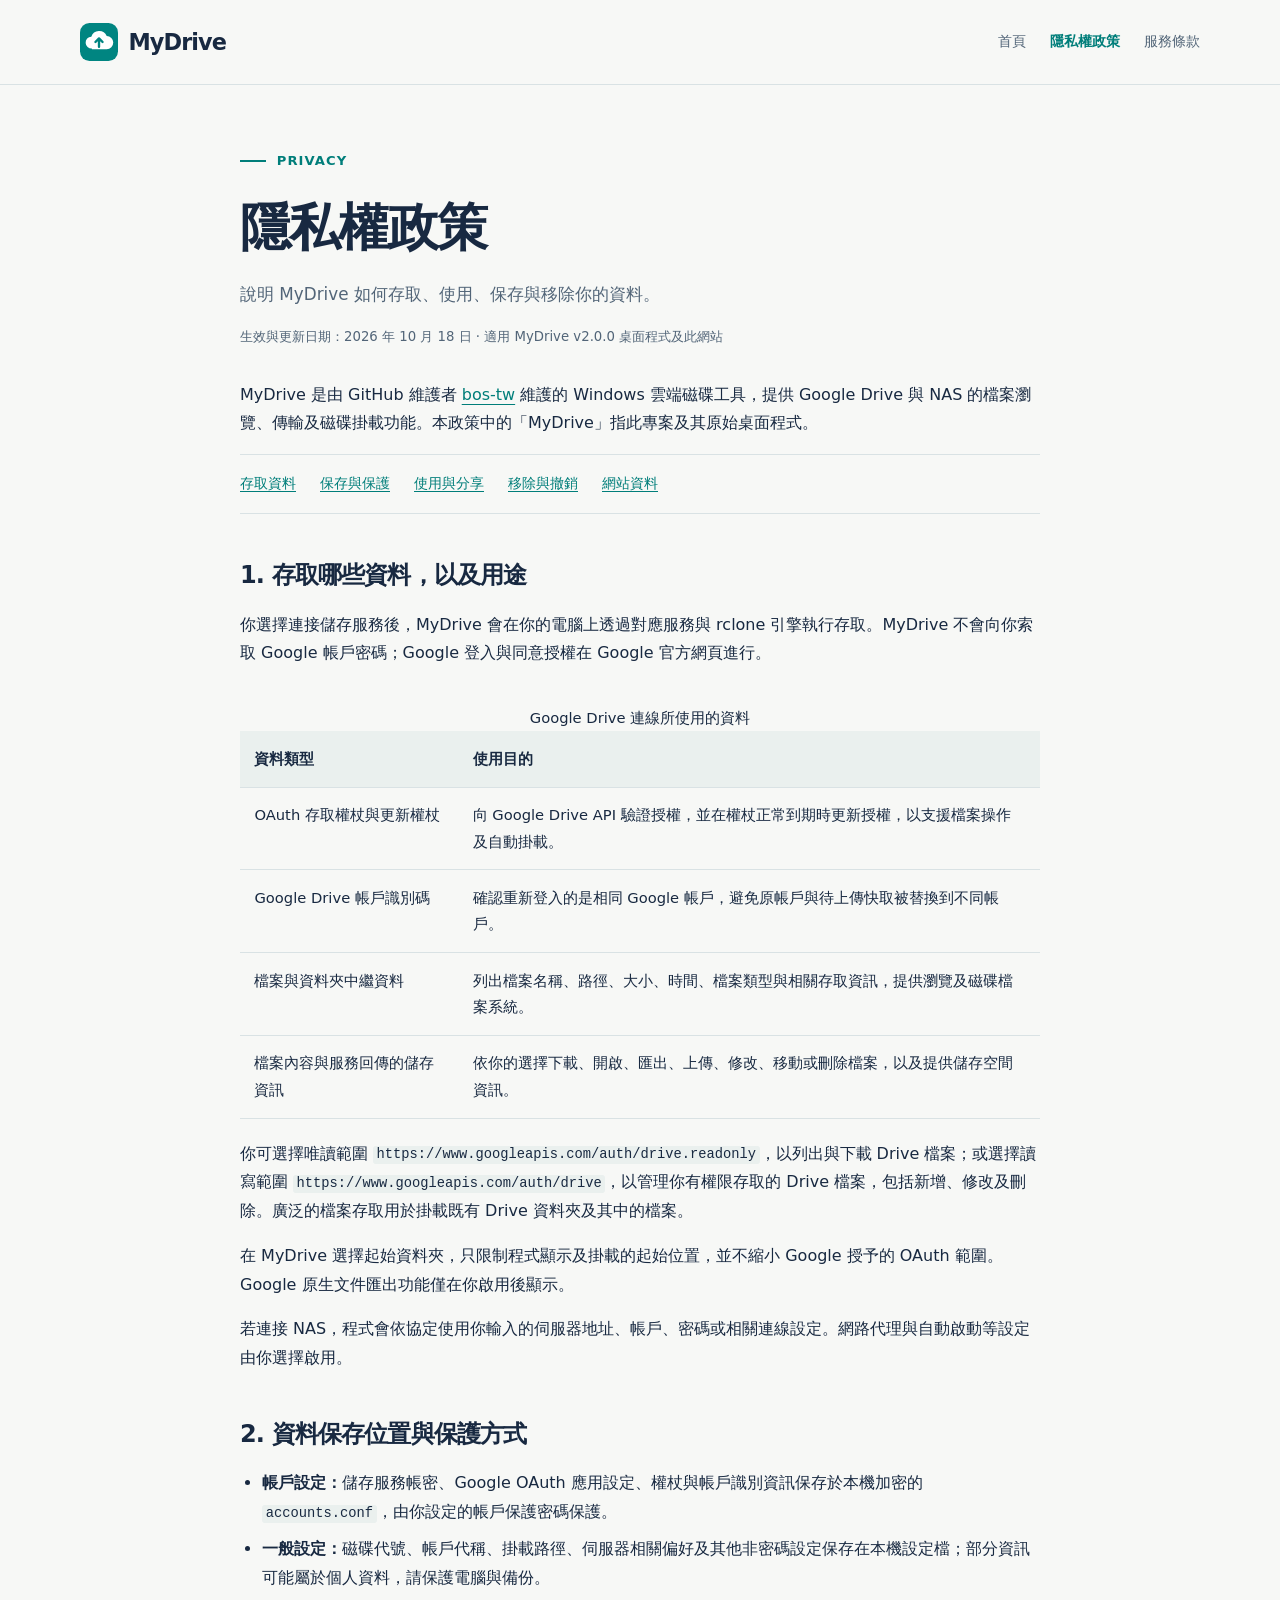
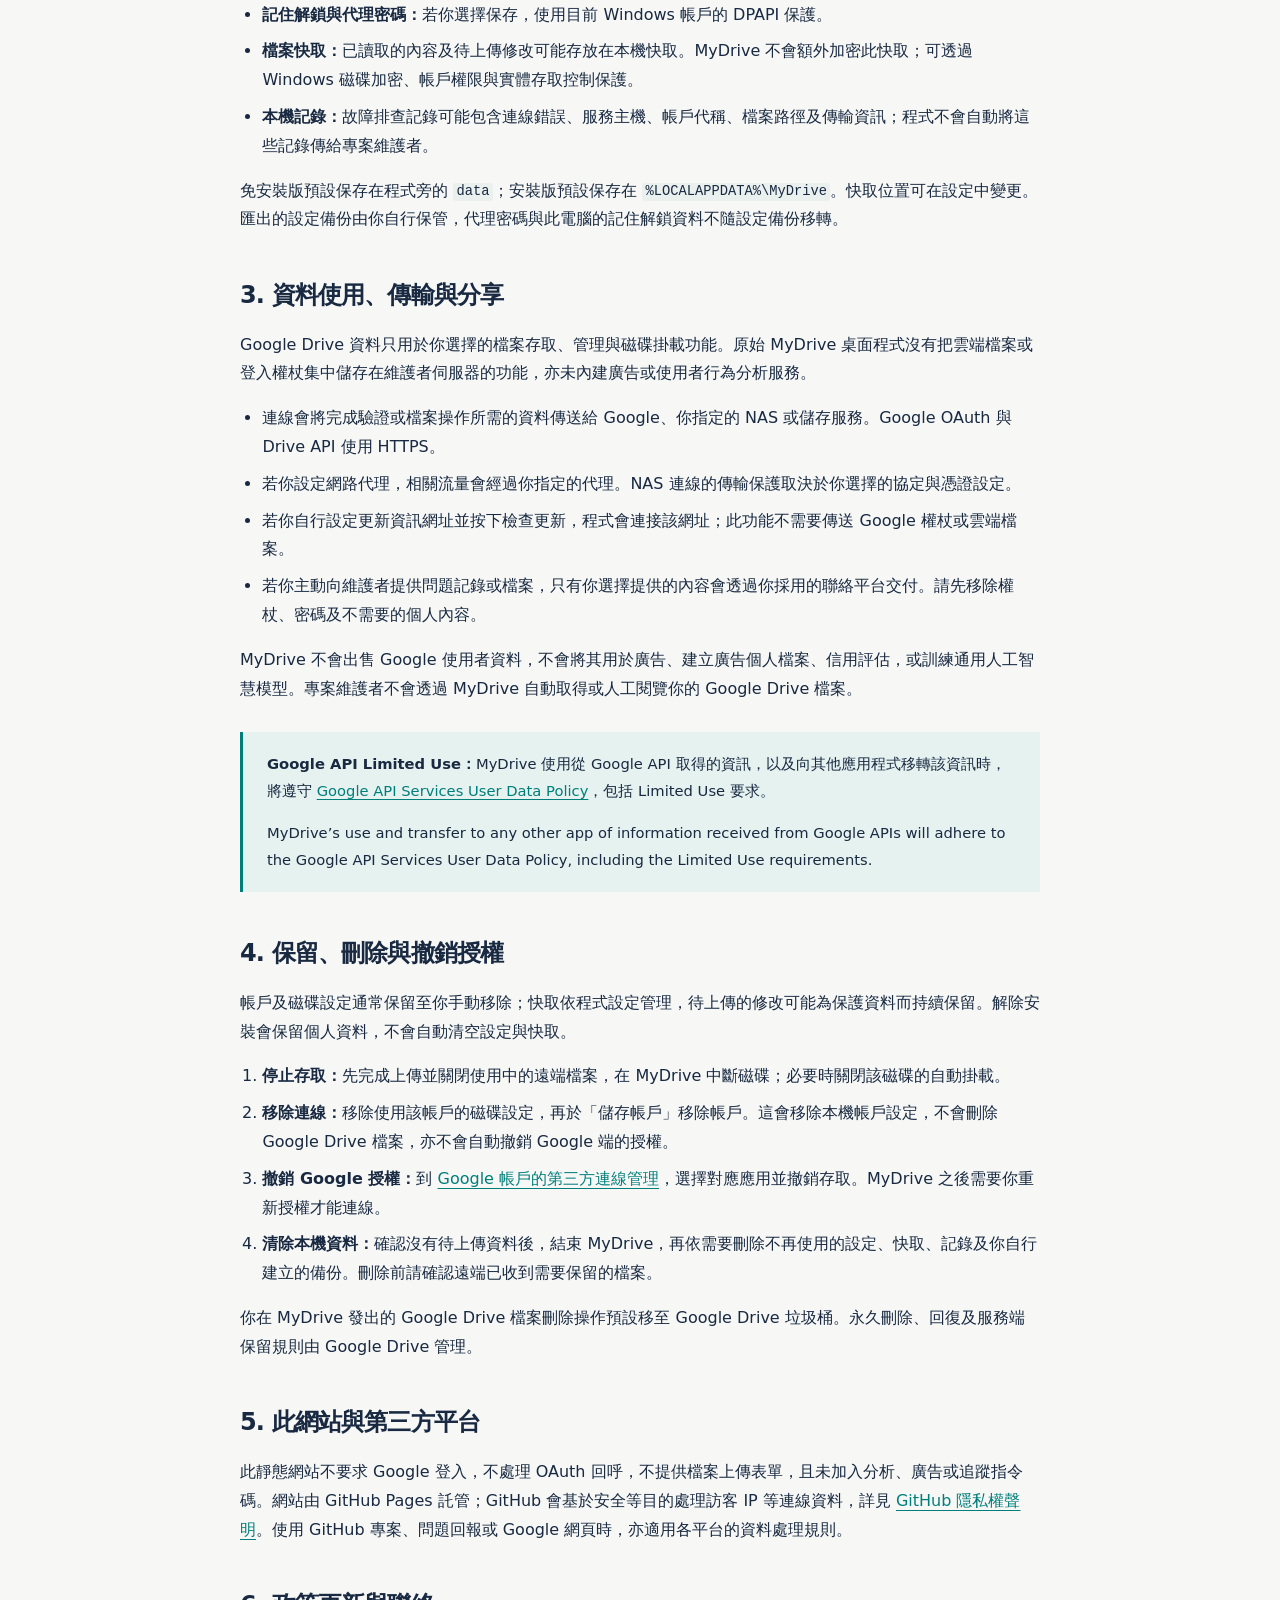
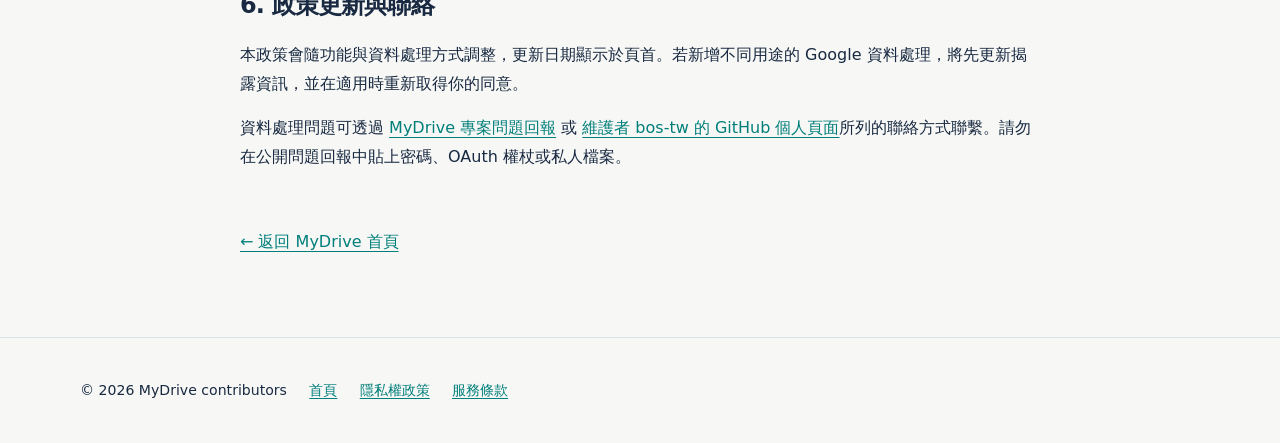
==== privacy.html @ ad2eb2c5 "Publish MyDrive website and Google OAuth policy pages" ====
<!doctype html>
<html lang="zh-Hant">
<head><meta charset="utf-8"><meta name="viewport" content="width=device-width, initial-scale=1"><meta name="description" content="MyDrive 隱私權政策：Google Drive 資料存取目的、OAuth 授權、本機設定與快取、資料分享、保留及刪除方式。"><meta name="theme-color" content="#007e7a"><title>隱私權政策｜MyDrive</title><link rel="icon" href="assets/mydrive.svg" type="image/svg+xml"><link rel="stylesheet" href="assets/site.css"></head>
<body>
  <a class="skip" href="#main">跳至主要內容</a>
  <header class="site-header"><div class="wrap header-inner"><a class="brand" href="index.html"><img src="assets/mydrive.svg" alt="" width="38" height="38">MyDrive</a><nav class="nav" aria-label="主要導覽"><a href="index.html">首頁</a><a href="privacy.html" aria-current="page">隱私權政策</a><a href="terms.html">服務條款</a></nav></div></header>
  <main id="main" class="wrap article">
    <p class="eyebrow">PRIVACY</p><h1>隱私權政策</h1><p class="subtitle">說明 MyDrive 如何存取、使用、保存與移除你的資料。</p><p class="updated">生效與更新日期：2026 年 10 月 18 日 · 適用 MyDrive v2.0.0 桌面程式及此網站</p>
    <p>MyDrive 是由 GitHub 維護者 <a href="https://github.com/bos-tw">bos-tw</a> 維護的 Windows 雲端磁碟工具，提供 Google Drive 與 NAS 的檔案瀏覽、傳輸及磁碟掛載功能。本政策中的「MyDrive」指此專案及其原始桌面程式。</p>
    <nav class="article-nav" aria-label="政策章節"><a href="#access">存取資料</a><a href="#storage">保存與保護</a><a href="#sharing">使用與分享</a><a href="#delete">移除與撤銷</a><a href="#website">網站資料</a></nav>
    <h2 id="access">1. 存取哪些資料，以及用途</h2>
    <p>你選擇連接儲存服務後，MyDrive 會在你的電腦上透過對應服務與 rclone 引擎執行存取。MyDrive 不會向你索取 Google 帳戶密碼；Google 登入與同意授權在 Google 官方網頁進行。</p>
    <div class="table-scroll"><table><caption>Google Drive 連線所使用的資料</caption><thead><tr><th scope="col">資料類型</th><th scope="col">使用目的</th></tr></thead><tbody>
      <tr><td>OAuth 存取權杖與更新權杖</td><td>向 Google Drive API 驗證授權，並在權杖正常到期時更新授權，以支援檔案操作及自動掛載。</td></tr>
      <tr><td>Google Drive 帳戶識別碼</td><td>確認重新登入的是相同 Google 帳戶，避免原帳戶與待上傳快取被替換到不同帳戶。</td></tr>
      <tr><td>檔案與資料夾中繼資料</td><td>列出檔案名稱、路徑、大小、時間、檔案類型與相關存取資訊，提供瀏覽及磁碟檔案系統。</td></tr>
      <tr><td>檔案內容與服務回傳的儲存資訊</td><td>依你的選擇下載、開啟、匯出、上傳、修改、移動或刪除檔案，以及提供儲存空間資訊。</td></tr>
    </tbody></table></div>
    <p>你可選擇唯讀範圍 <code>https://www.googleapis.com/auth/drive.readonly</code>，以列出與下載 Drive 檔案；或選擇讀寫範圍 <code>https://www.googleapis.com/auth/drive</code>，以管理你有權限存取的 Drive 檔案，包括新增、修改及刪除。廣泛的檔案存取用於掛載既有 Drive 資料夾及其中的檔案。</p>
    <p>在 MyDrive 選擇起始資料夾，只限制程式顯示及掛載的起始位置，並不縮小 Google 授予的 OAuth 範圍。Google 原生文件匯出功能僅在你啟用後顯示。</p>
    <p>若連接 NAS，程式會依協定使用你輸入的伺服器地址、帳戶、密碼或相關連線設定。網路代理與自動啟動等設定由你選擇啟用。</p>
    <h2 id="storage">2. 資料保存位置與保護方式</h2>
    <ul>
      <li><strong>帳戶設定：</strong>儲存服務帳密、Google OAuth 應用設定、權杖與帳戶識別資訊保存於本機加密的 <code>accounts.conf</code>，由你設定的帳戶保護密碼保護。</li>
      <li><strong>一般設定：</strong>磁碟代號、帳戶代稱、掛載路徑、伺服器相關偏好及其他非密碼設定保存在本機設定檔；部分資訊可能屬於個人資料，請保護電腦與備份。</li>
      <li><strong>記住解鎖與代理密碼：</strong>若你選擇保存，使用目前 Windows 帳戶的 DPAPI 保護。</li>
      <li><strong>檔案快取：</strong>已讀取的內容及待上傳修改可能存放在本機快取。MyDrive 不會額外加密此快取；可透過 Windows 磁碟加密、帳戶權限與實體存取控制保護。</li>
      <li><strong>本機記錄：</strong>故障排查記錄可能包含連線錯誤、服務主機、帳戶代稱、檔案路徑及傳輸資訊；程式不會自動將這些記錄傳給專案維護者。</li>
    </ul>
    <p>免安裝版預設保存在程式旁的 <code>data</code>；安裝版預設保存在 <code>%LOCALAPPDATA%\MyDrive</code>。快取位置可在設定中變更。匯出的設定備份由你自行保管，代理密碼與此電腦的記住解鎖資料不隨設定備份移轉。</p>
    <h2 id="sharing">3. 資料使用、傳輸與分享</h2>
    <p>Google Drive 資料只用於你選擇的檔案存取、管理與磁碟掛載功能。原始 MyDrive 桌面程式沒有把雲端檔案或登入權杖集中儲存在維護者伺服器的功能，亦未內建廣告或使用者行為分析服務。</p>
    <ul>
      <li>連線會將完成驗證或檔案操作所需的資料傳送給 Google、你指定的 NAS 或儲存服務。Google OAuth 與 Drive API 使用 HTTPS。</li>
      <li>若你設定網路代理，相關流量會經過你指定的代理。NAS 連線的傳輸保護取決於你選擇的協定與憑證設定。</li>
      <li>若你自行設定更新資訊網址並按下檢查更新，程式會連接該網址；此功能不需要傳送 Google 權杖或雲端檔案。</li>
      <li>若你主動向維護者提供問題記錄或檔案，只有你選擇提供的內容會透過你採用的聯絡平台交付。請先移除權杖、密碼及不需要的個人內容。</li>
    </ul>
    <p>MyDrive 不會出售 Google 使用者資料，不會將其用於廣告、建立廣告個人檔案、信用評估，或訓練通用人工智慧模型。專案維護者不會透過 MyDrive 自動取得或人工閱覽你的 Google Drive 檔案。</p>
    <div class="notice"><p><strong>Google API Limited Use：</strong>MyDrive 使用從 Google API 取得的資訊，以及向其他應用程式移轉該資訊時，將遵守 <a href="https://developers.google.com/terms/api-services-user-data-policy">Google API Services User Data Policy</a>，包括 Limited Use 要求。</p><p lang="en">MyDrive’s use and transfer to any other app of information received from Google APIs will adhere to the Google API Services User Data Policy, including the Limited Use requirements.</p></div>
    <h2 id="delete">4. 保留、刪除與撤銷授權</h2>
    <p>帳戶及磁碟設定通常保留至你手動移除；快取依程式設定管理，待上傳的修改可能為保護資料而持續保留。解除安裝會保留個人資料，不會自動清空設定與快取。</p>
    <ol>
      <li><strong>停止存取：</strong>先完成上傳並關閉使用中的遠端檔案，在 MyDrive 中斷磁碟；必要時關閉該磁碟的自動掛載。</li>
      <li><strong>移除連線：</strong>移除使用該帳戶的磁碟設定，再於「儲存帳戶」移除帳戶。這會移除本機帳戶設定，不會刪除 Google Drive 檔案，亦不會自動撤銷 Google 端的授權。</li>
      <li><strong>撤銷 Google 授權：</strong>到 <a href="https://myaccount.google.com/connections">Google 帳戶的第三方連線管理</a>，選擇對應應用並撤銷存取。MyDrive 之後需要你重新授權才能連線。</li>
      <li><strong>清除本機資料：</strong>確認沒有待上傳資料後，結束 MyDrive，再依需要刪除不再使用的設定、快取、記錄及你自行建立的備份。刪除前請確認遠端已收到需要保留的檔案。</li>
    </ol>
    <p>你在 MyDrive 發出的 Google Drive 檔案刪除操作預設移至 Google Drive 垃圾桶。永久刪除、回復及服務端保留規則由 Google Drive 管理。</p>
    <h2 id="website">5. 此網站與第三方平台</h2>
    <p>此靜態網站不要求 Google 登入，不處理 OAuth 回呼，不提供檔案上傳表單，且未加入分析、廣告或追蹤指令碼。網站由 GitHub Pages 託管；GitHub 會基於安全等目的處理訪客 IP 等連線資料，詳見 <a href="https://docs.github.com/en/site-policy/privacy-policies/github-general-privacy-statement">GitHub 隱私權聲明</a>。使用 GitHub 專案、問題回報或 Google 網頁時，亦適用各平台的資料處理規則。</p>
    <h2>6. 政策更新與聯絡</h2>
    <p>本政策會隨功能與資料處理方式調整，更新日期顯示於頁首。若新增不同用途的 Google 資料處理，將先更新揭露資訊，並在適用時重新取得你的同意。</p>
    <p>資料處理問題可透過 <a href="https://github.com/bos-tw/mydrive-site/issues">MyDrive 專案問題回報</a> 或 <a href="https://github.com/bos-tw">維護者 bos-tw 的 GitHub 個人頁面</a>所列的聯絡方式聯繫。請勿在公開問題回報中貼上密碼、OAuth 權杖或私人檔案。</p>
    <a class="back-link" href="index.html">← 返回 MyDrive 首頁</a>
  </main>
  <footer class="site-footer"><div class="wrap footer-links"><span>© 2026 MyDrive contributors</span><a href="index.html">首頁</a><a href="privacy.html" aria-current="page">隱私權政策</a><a href="terms.html">服務條款</a></div></footer>
</body></html>
---- assets/site.css ----
:root{color-scheme:light;--ink:#182941;--muted:#526578;--paper:#f7f8f6;--line:#d9e2e4;--teal:#007e7a;--navy:#15283e;--soft:#e6f2f0;--white:#fff}
*{box-sizing:border-box}html{scroll-behavior:smooth;scroll-padding-top:6rem}body{margin:0;background:var(--paper);color:var(--ink);font:16px/1.8 system-ui,-apple-system,"Segoe UI","Microsoft JhengHei",sans-serif}a{color:var(--teal);text-underline-offset:.22em}a:hover{text-decoration-thickness:2px}a:focus-visible,summary:focus-visible{outline:3px solid #b27300;outline-offset:5px;border-radius:3px}h1,h2,h3,p{margin-top:0}h1,h2,h3{line-height:1.35;letter-spacing:-.035em}h1{font-size:clamp(2.7rem,5.8vw,4.7rem);margin-bottom:1.4rem}h2{font-size:clamp(1.8rem,3vw,2.6rem);margin-bottom:1.2rem}h3{font-size:1.2rem;margin-bottom:.6rem}p{margin-bottom:1rem}.wrap{width:min(1120px,calc(100% - 3rem));margin-inline:auto}.skip{position:absolute;left:1rem;top:-5rem;z-index:3;padding:.5rem 1rem;background:var(--white)}.skip:focus{top:1rem}.site-header{border-bottom:1px solid var(--line);background:var(--paper)}.header-inner{min-height:84px;display:flex;align-items:center;justify-content:space-between;gap:1.5rem}.brand{display:inline-flex;align-items:center;gap:.65rem;color:var(--ink);font-size:1.4rem;font-weight:750;text-decoration:none;letter-spacing:-.04em}.brand img{width:38px;height:38px}.nav{display:flex;flex-wrap:wrap;gap:.5rem 1.5rem}.nav a{font-size:.9rem;color:var(--muted);text-decoration:none}.nav a[aria-current=page]{color:var(--teal);font-weight:700}.nav a:hover{text-decoration:underline}.hero{display:grid;grid-template-columns:1.1fr 1fr;align-items:center;gap:4rem;padding-block:6rem 5rem}.eyebrow{display:flex;align-items:center;gap:.7rem;font-size:.82rem;font-weight:700;letter-spacing:.08em;color:var(--teal);margin-bottom:1.3rem}.eyebrow::before{content:"";width:1.6rem;height:2px;background:currentColor}.lead{font-size:1.12rem;color:var(--muted);max-width:40rem}.actions{display:flex;flex-wrap:wrap;align-items:center;gap:1rem;margin-top:2rem}.button{display:inline-flex;align-items:center;justify-content:center;min-height:48px;padding:.65rem 1.4rem;border-radius:7px;border:1px solid var(--teal);text-decoration:none;font-weight:650;background:var(--teal);color:white}.button.secondary{background:transparent;color:var(--teal)}.button:hover{background:#006c68;color:white;text-decoration:none}.small{font-size:.84rem;color:var(--muted)}.hero-footnote{margin-top:1.2rem}.drive-visual{position:relative;padding:2rem;border:1px solid var(--line);border-radius:20px;background:#edf3f1}.visual-label{font-size:.76rem;color:var(--muted);letter-spacing:.05em;margin-bottom:1.4rem}.disk-card{border:1px solid #ccd9d9;border-radius:12px;background:white;padding:1.5rem;box-shadow:0 12px 28px #15283e09}.disk-heading{display:flex;align-items:center;gap:1rem}.disk-glyph{display:grid;place-items:center;flex-shrink:0;width:54px;height:54px;border-radius:12px;background:var(--soft);color:var(--teal);font-weight:750;font-size:1.45rem}.disk-heading strong{font-size:1.08rem}.disk-heading span{display:block;color:var(--muted);font-size:.8rem}.disk-bar{height:7px;margin-top:1.2rem;border-radius:5px;background:#e5eeed;overflow:hidden}.disk-bar::before{display:block;content:"";height:100%;width:64%;background:var(--teal);border-radius:5px}.visual-connector{display:grid;place-items:center;height:3rem;color:var(--teal);font-size:1.3rem}.services{display:flex;flex-wrap:wrap;justify-content:center;gap:.55rem}.services span{border:1px solid #cbdad8;border-radius:6px;padding:.25rem .7rem;background:#f8fbfa;font-size:.82rem}.visual-note{font-size:.75rem;text-align:center;color:var(--muted);margin:.9rem 0 0}.section{padding-block:4.5rem;border-top:1px solid var(--line)}.section-intro{display:grid;grid-template-columns:1fr 1fr;gap:3rem;align-items:start;margin-bottom:2.5rem}.section-intro p{color:var(--muted);margin:.4rem 0}.features{display:grid;grid-template-columns:repeat(3,1fr);gap:2rem}.feature{padding-top:1.2rem;border-top:2px solid #9ebeb9}.feature .number{display:block;color:var(--teal);font-size:.8rem;font-weight:700;margin-bottom:1rem}.feature p{color:var(--muted);font-size:.95rem}.data-section{background:var(--navy);color:white}.data-section .eyebrow{color:#86d0c4}.data-section p{color:#c0cedb}.data-grid{display:grid;grid-template-columns:1fr 1fr;gap:4rem}.data-section a{color:#a8e4d9}.data-list{list-style:none;padding:0;margin:0}.data-list li{padding:1rem 0;border-bottom:1px solid #34485c}.data-list strong{display:block;font-size:1rem}.data-list span{color:#c0cedb;font-size:.92rem}.steps{display:grid;grid-template-columns:repeat(3,1fr);gap:2rem;list-style:none;padding:0;counter-reset:step}.steps li{counter-increment:step}.steps li::before{content:"0" counter(step);display:block;font-size:.85rem;color:var(--teal);font-weight:750;margin-bottom:.8rem}.steps p{color:var(--muted);font-size:.94rem}.notice{padding:1.2rem 1.5rem;border-left:3px solid var(--teal);background:var(--soft);font-size:.92rem;margin-block:1.8rem}.notice p:last-child{margin-bottom:0}.faq{max-width:800px}.faq details{border-bottom:1px solid var(--line);padding:1.1rem 0}.faq summary{cursor:pointer;font-weight:650}.faq details p{color:var(--muted);margin:1rem 0 0}.site-footer{padding-block:2.5rem;border-top:1px solid var(--line)}.footer-top{display:flex;justify-content:space-between;align-items:center;gap:2rem}.footer-links{display:flex;flex-wrap:wrap;gap:.5rem 1.4rem;font-size:.88rem}.site-footer p{margin:1rem 0 0;font-size:.8rem;color:var(--muted)}.article{max-width:800px;padding-block:4rem 5rem}.article h1{font-size:clamp(2.1rem,5vw,3.2rem);margin-bottom:1rem}.article h2{font-size:1.5rem;margin-top:2.8rem}.article h3{font-size:1.1rem;margin-top:1.8rem}.article .subtitle{font-size:1.05rem;color:var(--muted)}.article .updated{font-size:.83rem;color:var(--muted);margin-bottom:2rem}.article ul,.article ol{padding-left:1.4rem}.article li{margin-bottom:.5rem}.article code{font-size:.86em;overflow-wrap:anywhere;background:#eaf0ee;padding:.1em .25em;border-radius:3px}.table-scroll{overflow-x:auto}table{width:100%;border-collapse:collapse;margin-block:1.3rem;font-size:.92rem}th,td{text-align:left;vertical-align:top;padding:.9rem;border-bottom:1px solid var(--line)}th{background:#eaf0ee}td code{white-space:normal}.article-nav{display:flex;gap:.7rem 1.5rem;flex-wrap:wrap;padding:1rem 0;border-block:1px solid var(--line);font-size:.9rem}.back-link{display:inline-block;margin-top:2.5rem}
@media(max-width:800px){.hero{grid-template-columns:1fr;padding-block:3.5rem;gap:2.5rem}.drive-visual{max-width:540px;width:100%}.section{padding-block:3rem}.section-intro,.data-grid{grid-template-columns:1fr;gap:1rem}.features,.steps{grid-template-columns:1fr;gap:1.5rem}.section-intro{margin-bottom:1.7rem}.data-grid{gap:2rem}.feature{padding-top:1rem}.feature .number{margin-bottom:.6rem}.footer-top{align-items:flex-start;flex-direction:column;gap:1.2rem}.article{padding-block:2.5rem 3rem}}
@media(max-width:480px){.wrap{width:calc(100% - 2rem)}.header-inner{align-items:flex-start;flex-direction:column;gap:.6rem;padding-block:1rem}.nav{gap:.5rem 1rem}.nav a{font-size:.82rem}h1{font-size:2.8rem}.hero{padding-block:2.5rem}.drive-visual{padding:1.2rem}.disk-card{padding:1.2rem}.button{padding-inline:1rem}.article h1{font-size:2.2rem}th,td{padding:.65rem}}
@media(prefers-reduced-motion:reduce){html{scroll-behavior:auto}}
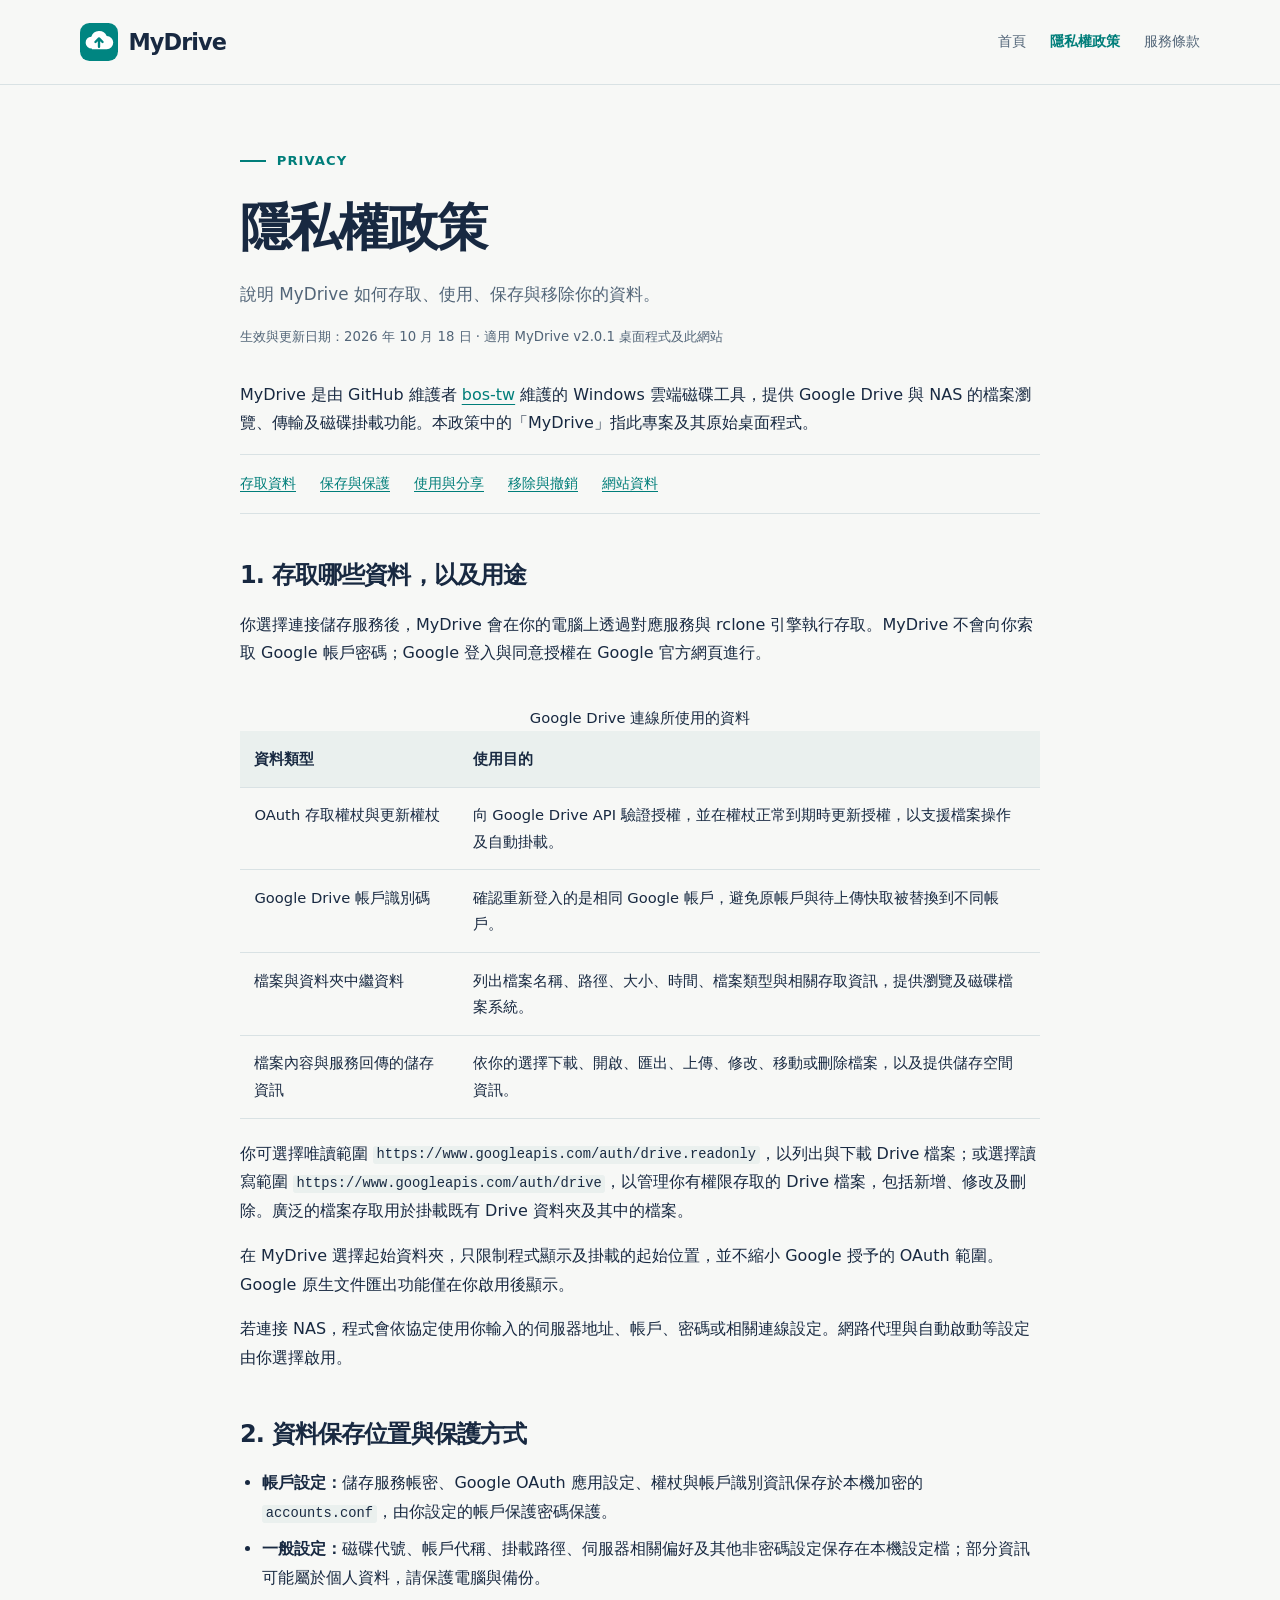
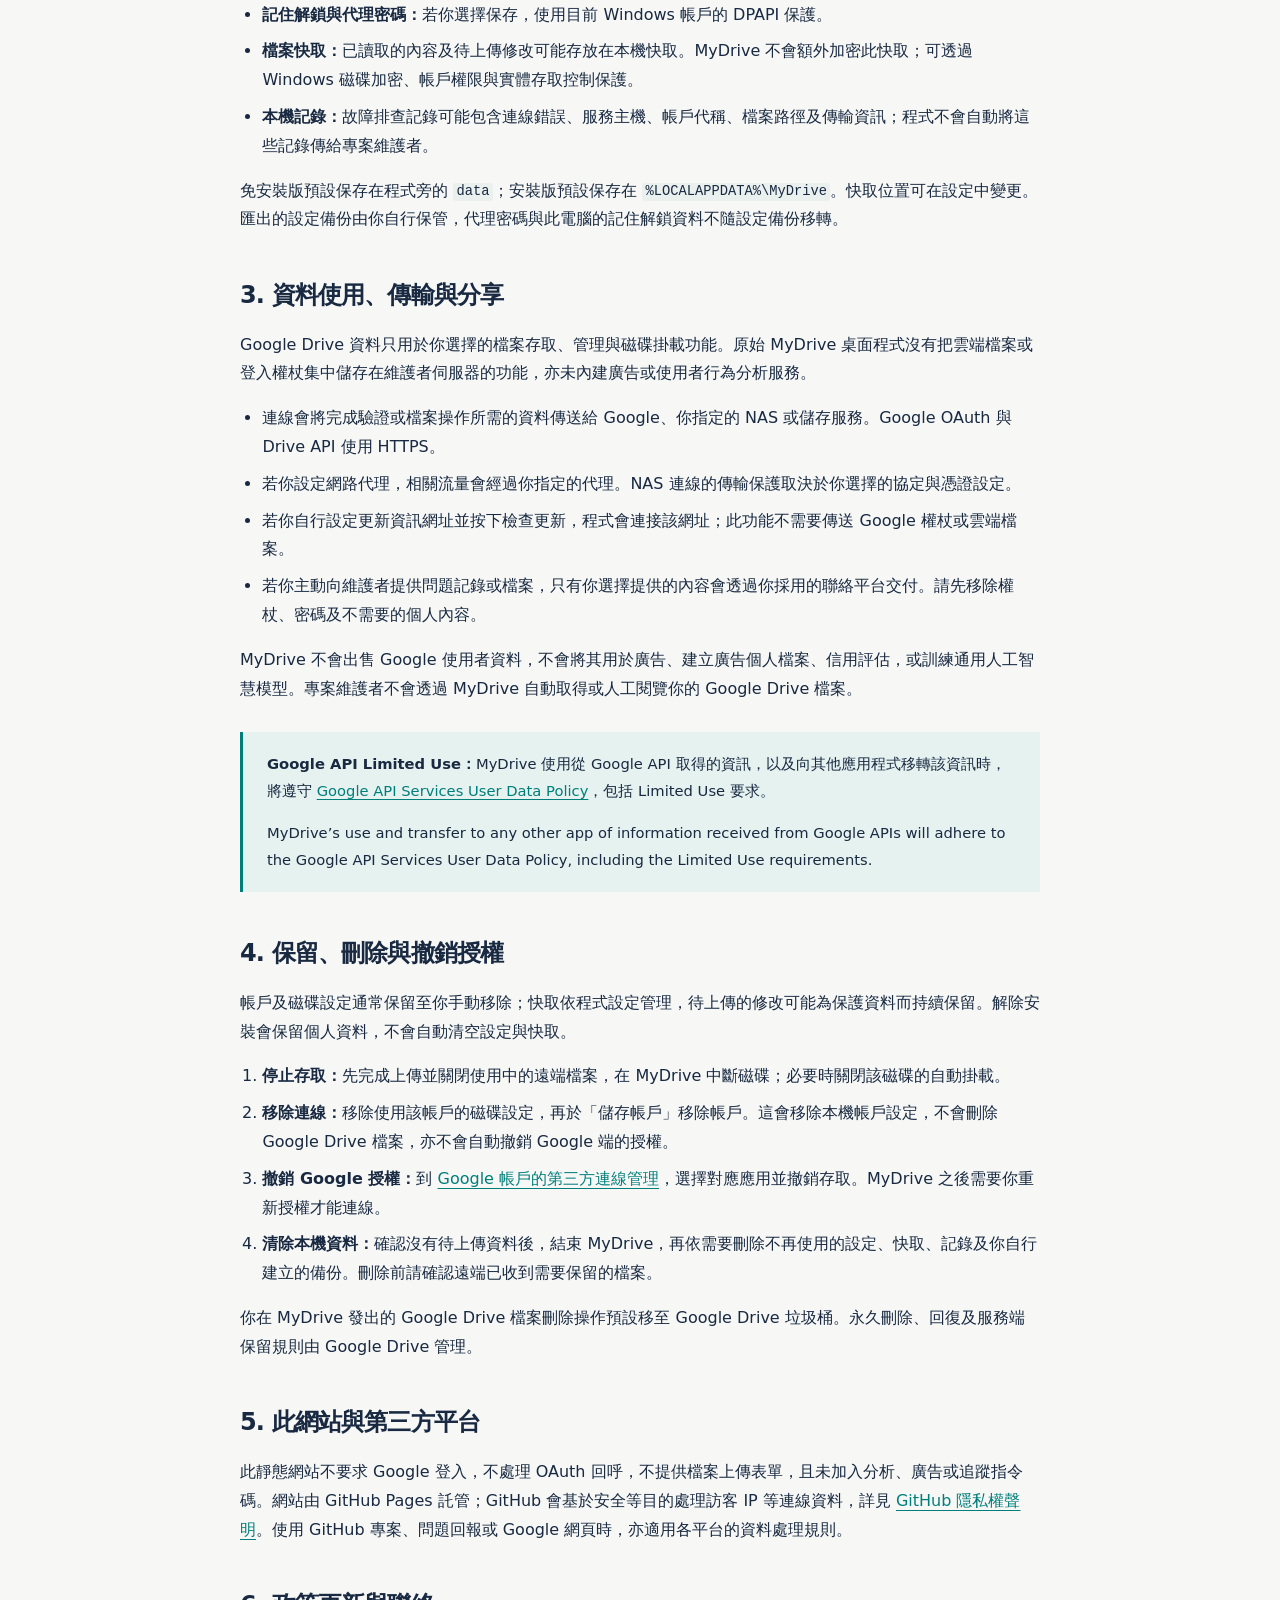
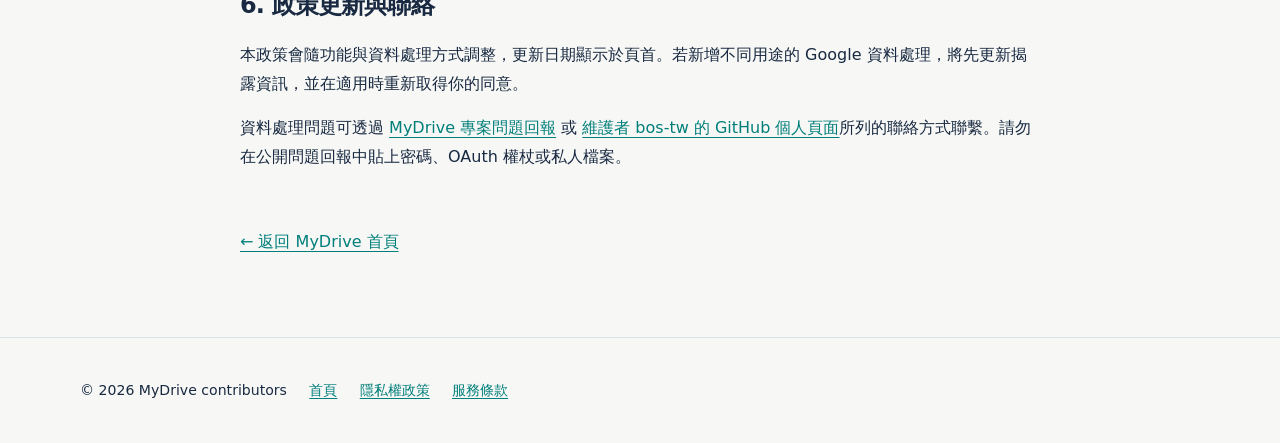
==== commit e1129312: "Update MyDrive website version to v2.0.1" ====
--- a/privacy.html
+++ b/privacy.html
@@ -5,7 +5,7 @@
   <a class="skip" href="#main">跳至主要內容</a>
   <header class="site-header"><div class="wrap header-inner"><a class="brand" href="index.html"><img src="assets/mydrive.svg" alt="" width="38" height="38">MyDrive</a><nav class="nav" aria-label="主要導覽"><a href="index.html">首頁</a><a href="privacy.html" aria-current="page">隱私權政策</a><a href="terms.html">服務條款</a></nav></div></header>
   <main id="main" class="wrap article">
-    <p class="eyebrow">PRIVACY</p><h1>隱私權政策</h1><p class="subtitle">說明 MyDrive 如何存取、使用、保存與移除你的資料。</p><p class="updated">生效與更新日期：2026 年 10 月 18 日 · 適用 MyDrive v2.0.0 桌面程式及此網站</p>
+    <p class="eyebrow">PRIVACY</p><h1>隱私權政策</h1><p class="subtitle">說明 MyDrive 如何存取、使用、保存與移除你的資料。</p><p class="updated">生效與更新日期：2026 年 10 月 18 日 · 適用 MyDrive v2.0.1 桌面程式及此網站</p>
     <p>MyDrive 是由 GitHub 維護者 <a href="https://github.com/bos-tw">bos-tw</a> 維護的 Windows 雲端磁碟工具，提供 Google Drive 與 NAS 的檔案瀏覽、傳輸及磁碟掛載功能。本政策中的「MyDrive」指此專案及其原始桌面程式。</p>
     <nav class="article-nav" aria-label="政策章節"><a href="#access">存取資料</a><a href="#storage">保存與保護</a><a href="#sharing">使用與分享</a><a href="#delete">移除與撤銷</a><a href="#website">網站資料</a></nav>
     <h2 id="access">1. 存取哪些資料，以及用途</h2>
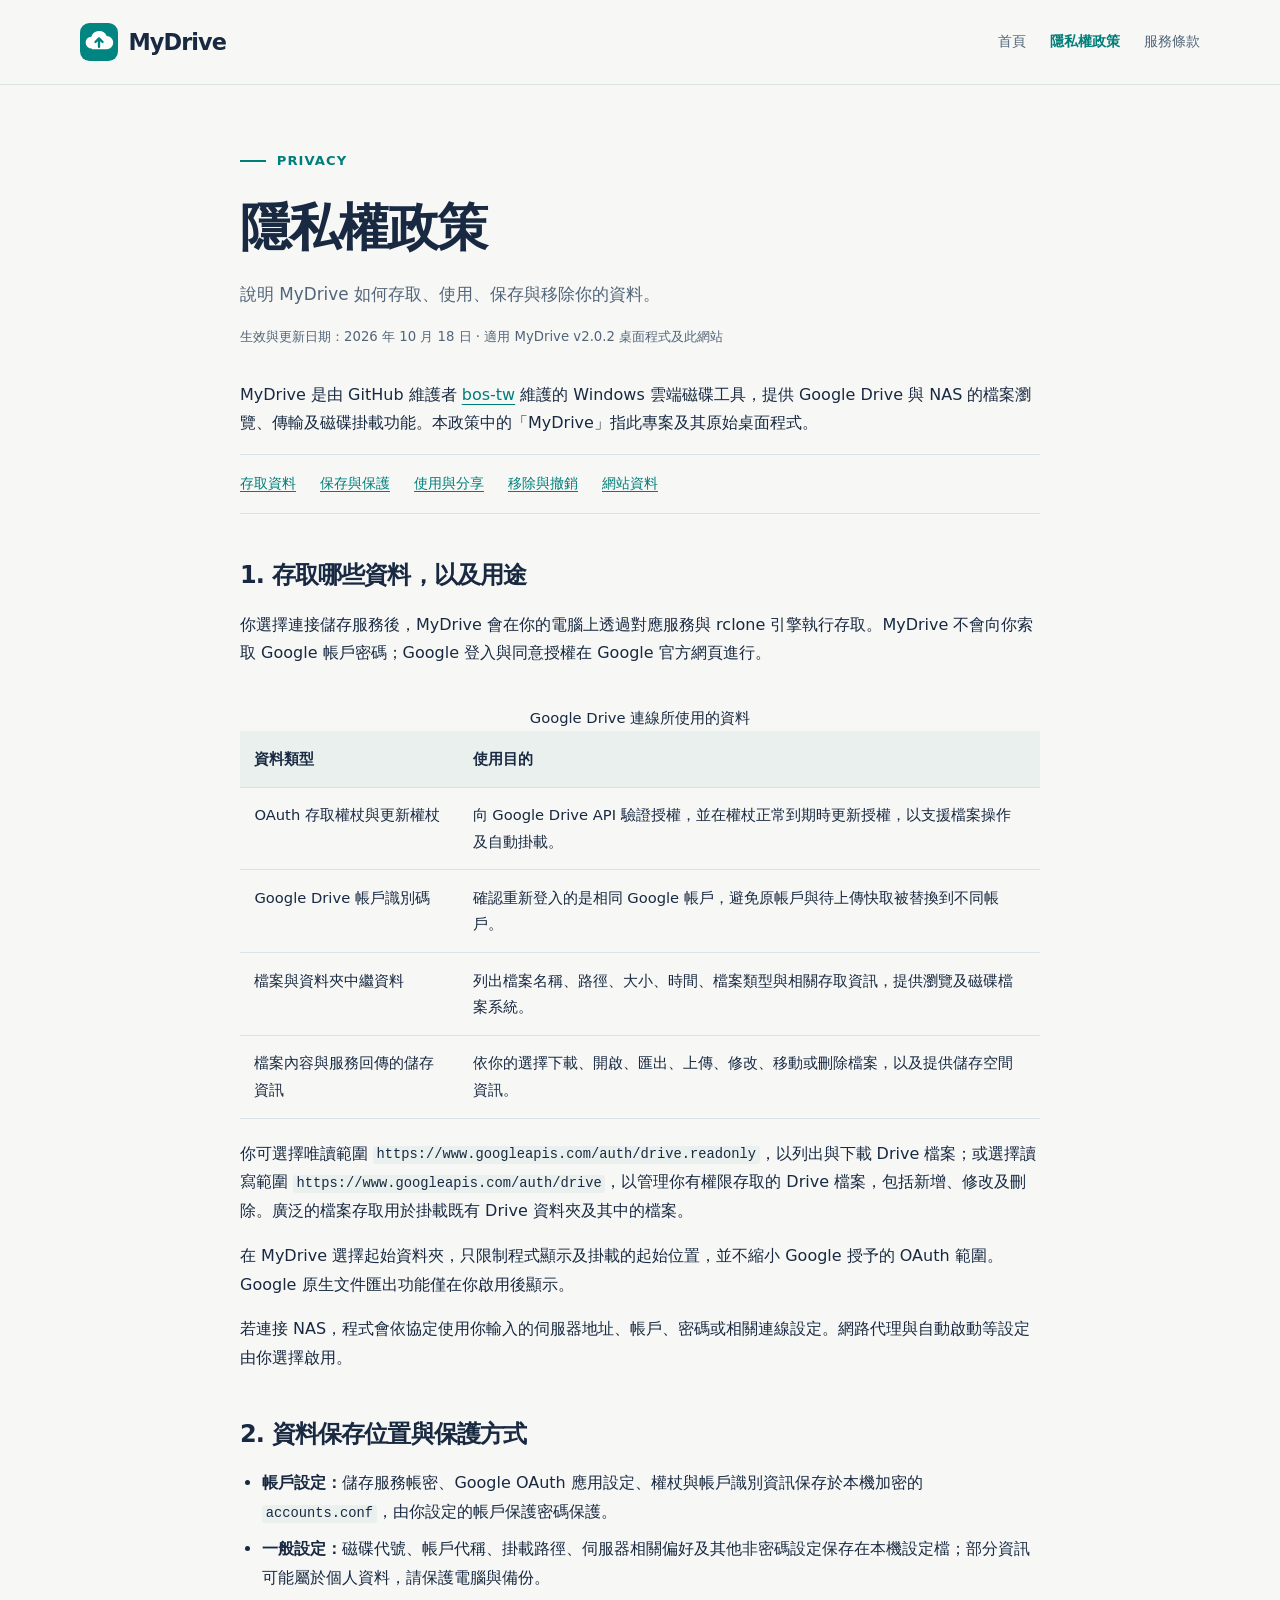
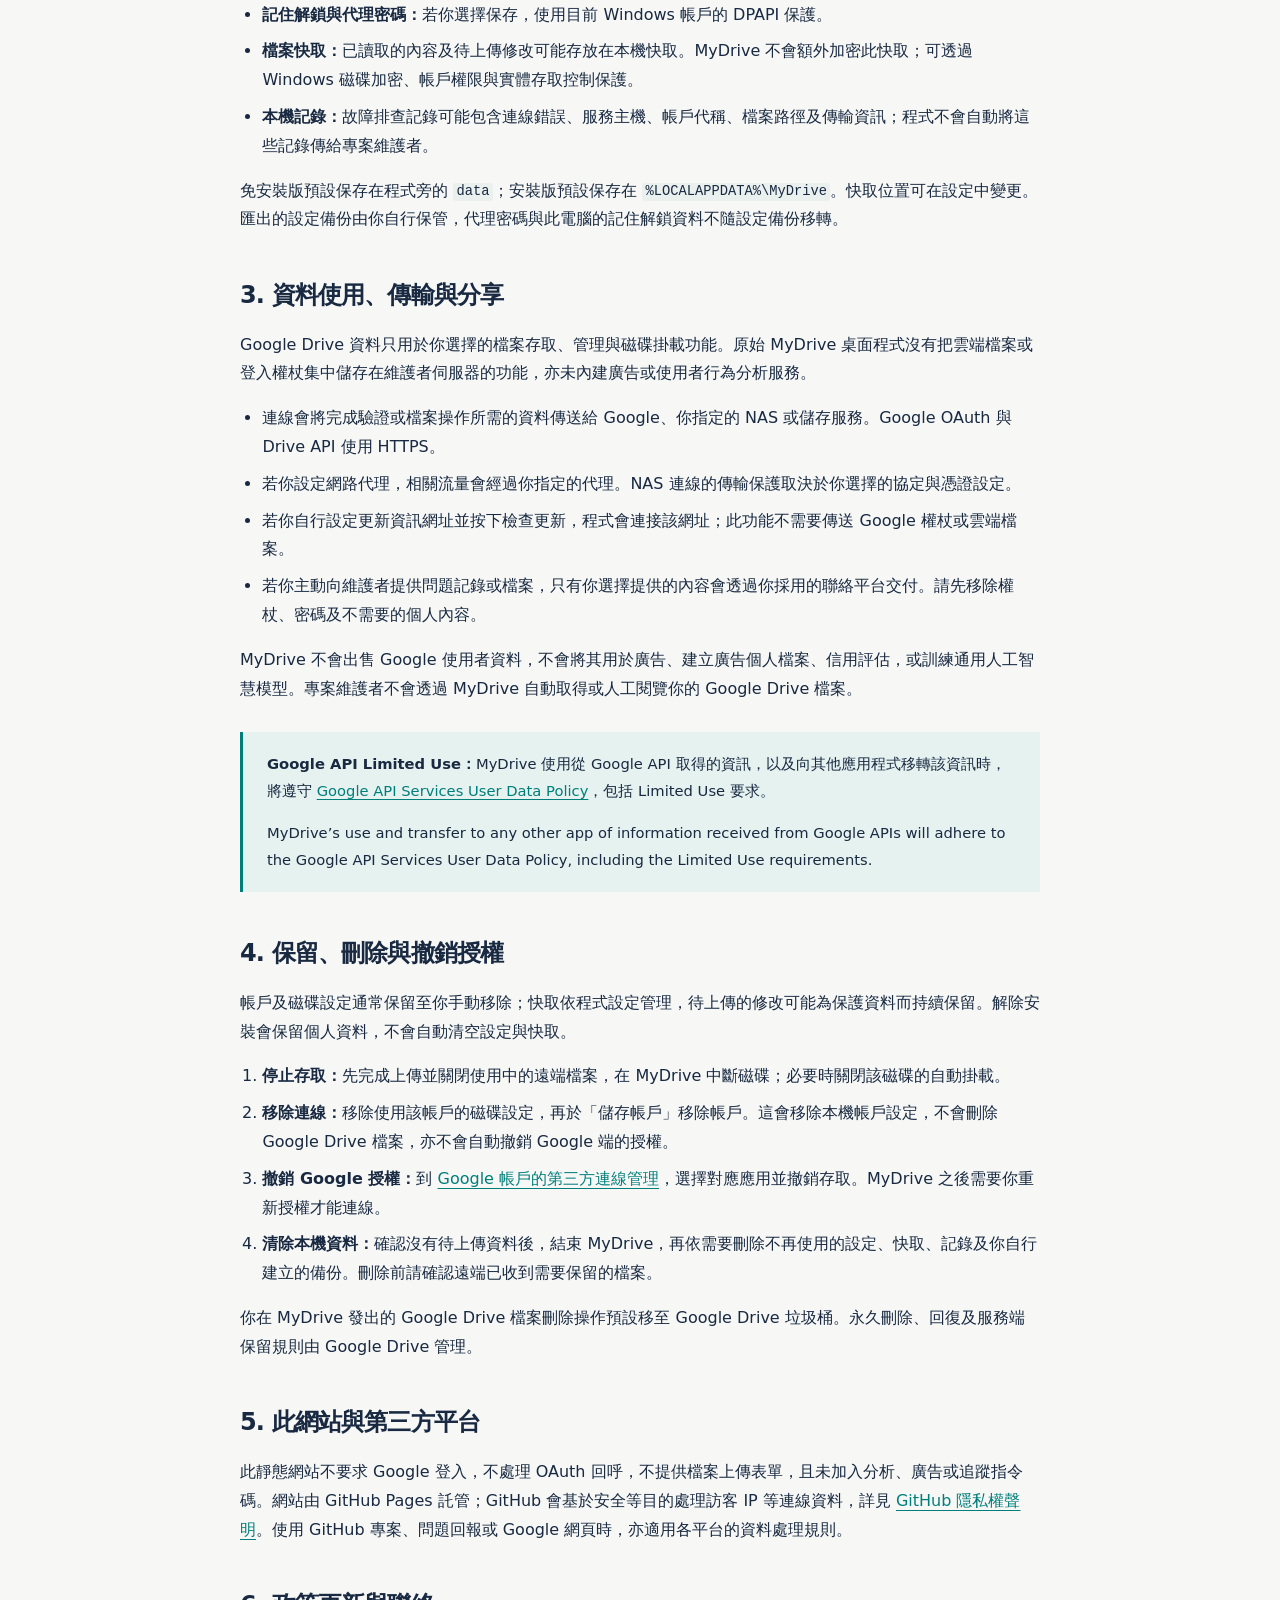
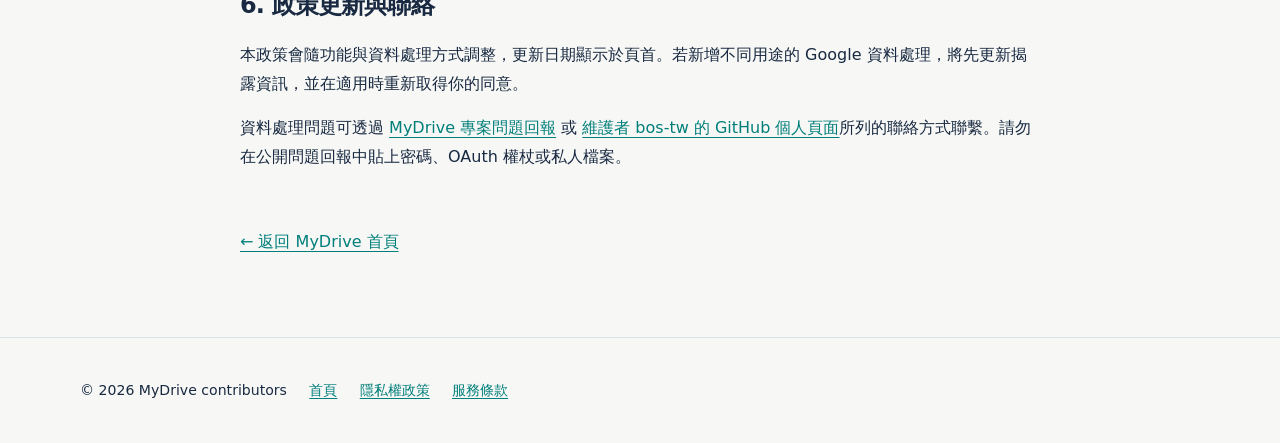
==== commit d1992d58: "Update MyDrive website for v2.0.2" ====
--- a/privacy.html
+++ b/privacy.html
@@ -5,7 +5,7 @@
   <a class="skip" href="#main">跳至主要內容</a>
   <header class="site-header"><div class="wrap header-inner"><a class="brand" href="index.html"><img src="assets/mydrive.svg" alt="" width="38" height="38">MyDrive</a><nav class="nav" aria-label="主要導覽"><a href="index.html">首頁</a><a href="privacy.html" aria-current="page">隱私權政策</a><a href="terms.html">服務條款</a></nav></div></header>
   <main id="main" class="wrap article">
-    <p class="eyebrow">PRIVACY</p><h1>隱私權政策</h1><p class="subtitle">說明 MyDrive 如何存取、使用、保存與移除你的資料。</p><p class="updated">生效與更新日期：2026 年 10 月 18 日 · 適用 MyDrive v2.0.1 桌面程式及此網站</p>
+    <p class="eyebrow">PRIVACY</p><h1>隱私權政策</h1><p class="subtitle">說明 MyDrive 如何存取、使用、保存與移除你的資料。</p><p class="updated">生效與更新日期：2026 年 10 月 18 日 · 適用 MyDrive v2.0.2 桌面程式及此網站</p>
     <p>MyDrive 是由 GitHub 維護者 <a href="https://github.com/bos-tw">bos-tw</a> 維護的 Windows 雲端磁碟工具，提供 Google Drive 與 NAS 的檔案瀏覽、傳輸及磁碟掛載功能。本政策中的「MyDrive」指此專案及其原始桌面程式。</p>
     <nav class="article-nav" aria-label="政策章節"><a href="#access">存取資料</a><a href="#storage">保存與保護</a><a href="#sharing">使用與分享</a><a href="#delete">移除與撤銷</a><a href="#website">網站資料</a></nav>
     <h2 id="access">1. 存取哪些資料，以及用途</h2>
